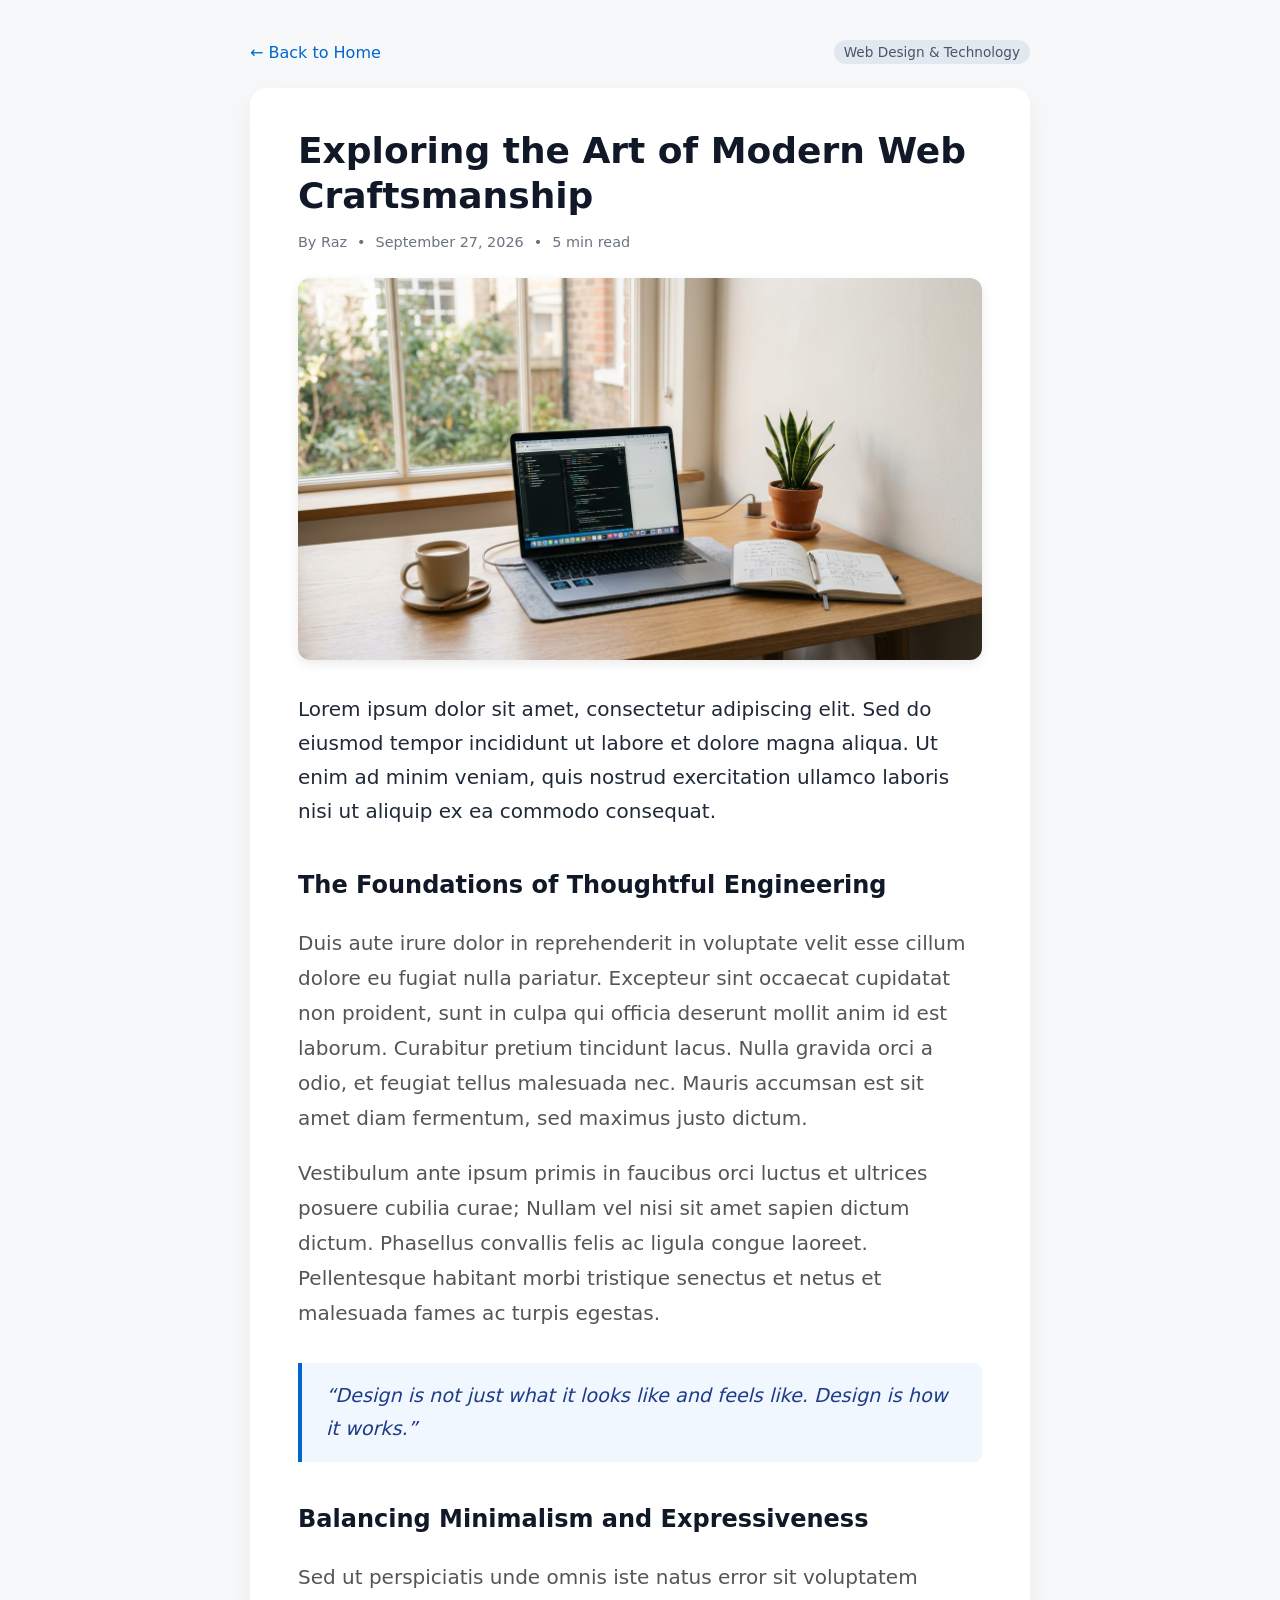
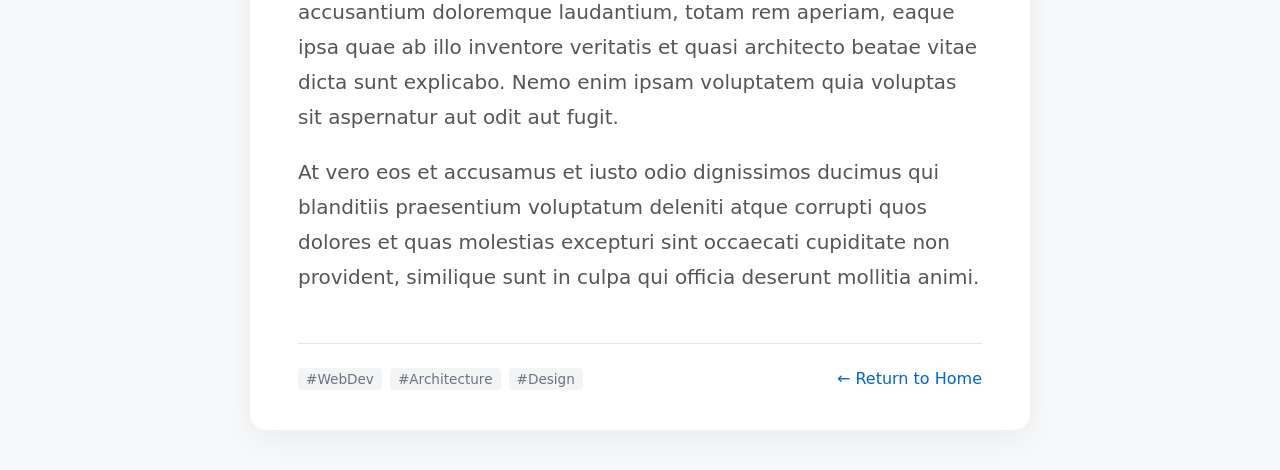
==== blog.html @ 8ca7e44c "Add blog page with sample image and home link" ====
<!DOCTYPE html>
<html lang="en">
<head>
  <meta charset="UTF-8">
  <meta name="viewport" content="width=device-width, initial-scale=1.0">
  <title>Exploring Web Craftsmanship - Blog</title>
  <link rel="stylesheet" href="style.css">
  <link rel="stylesheet" href="blog.css">
</head>
<body class="blog-body">
  <div class="blog-container">
    <header class="blog-header">
      <a href="index.html" class="nav-back">← Back to Home</a>
      <span class="blog-tag">Web Design &amp; Technology</span>
    </header>

    <!-- Deliberate HTMLHint violation: uppercase tag name and single-quoted attribute -->
    <ARTICLE class='blog-post'>
      <h1 class="post-title">Exploring the Art of Modern Web Craftsmanship</h1>
      
      <!-- Deliberate HTMLHint violation: unquoted attribute value -->
      <div class=post-meta>
        <span class="meta-author">By Raz</span>
        <span class="meta-divider">•</span>
        <span class="meta-date">September 27, 2026</span>
        <span class="meta-divider">•</span>
        <span class="meta-readtime">5 min read</span>
      </div>

      <!-- Deliberate HTMLHint violation: missing alt attribute -->
      <img src="sample.jpg" class="featured-image">

      <div class="post-content">
        <p class="lead">
          Lorem ipsum dolor sit amet, consectetur adipiscing elit. Sed do eiusmod tempor incididunt ut labore et dolore magna aliqua. Ut enim ad minim veniam, quis nostrud exercitation ullamco laboris nisi ut aliquip ex ea commodo consequat.
        </p>

        <h2>The Foundations of Thoughtful Engineering</h2>
        <!-- Deliberate HTMLHint violation: missing closing </p> tag before next block -->
        <p>
          Duis aute irure dolor in reprehenderit in voluptate velit esse cillum dolore eu fugiat nulla pariatur. Excepteur sint occaecat cupidatat non proident, sunt in culpa qui officia deserunt mollit anim id est laborum. Curabitur pretium tincidunt lacus. Nulla gravida orci a odio, et feugiat tellus malesuada nec. Mauris accumsan est sit amet diam fermentum, sed maximus justo dictum.

        <p>
          Vestibulum ante ipsum primis in faucibus orci luctus et ultrices posuere cubilia curae; Nullam vel nisi sit amet sapien dictum dictum. Phasellus convallis felis ac ligula congue laoreet. Pellentesque habitant morbi tristique senectus et netus et malesuada fames ac turpis egestas.
        </p>

        <blockquote class="pullquote">
          &ldquo;Design is not just what it looks like and feels like. Design is how it works.&rdquo;
        </blockquote>

        <h2>Balancing Minimalism and Expressiveness</h2>
        <p>
          Sed ut perspiciatis unde omnis iste natus error sit voluptatem accusantium doloremque laudantium, totam rem aperiam, eaque ipsa quae ab illo inventore veritatis et quasi architecto beatae vitae dicta sunt explicabo. Nemo enim ipsam voluptatem quia voluptas sit aspernatur aut odit aut fugit.
        </p>
        <p>
          At vero eos et accusamus et iusto odio dignissimos ducimus qui blanditiis praesentium voluptatum deleniti atque corrupti quos dolores et quas molestias excepturi sint occaecati cupiditate non provident, similique sunt in culpa qui officia deserunt mollitia animi.
        </p>
      </div>

      <!-- Deliberate HTMLHint violation: unquoted attribute value -->
      <footer id=blog-footer>
        <div class="footer-tags">
          <span class="tag">#WebDev</span>
          <span class="tag">#Architecture</span>
          <span class="tag">#Design</span>
        </div>
        <a href="index.html" class="footer-home-link">← Return to Home</a>
      </footer>
    <!-- Deliberate HTMLHint violation: uppercase closing tag name -->
    </ARTICLE>
  </div>
</body>
</html>
---- style.css ----
body {
  margin: 0;
  min-height: 100vh;
  display: flex;
  align-items: center;
  justify-content: center;
  font-family: system-ui, -apple-system, "Segoe UI", Roboto, sans-serif;
  background: #f5f5f7;
  color: #1d1d1f;
}

main {
  text-align: center;
  padding: 16px;
}

h1 {
  font-size: 3rem;
  margin: 0 0 0.5rem;
}

p {
  font-size: 1.25rem;
  color: #555;
}

.creator {
  font-size: 1rem;
  font-style: italic;
}

.blog-link {
  display: inline-block;
  margin-top: 1rem;
  padding: 10px 20px;
  background-color: #0071e3;
  color: #ffffff;
  border-radius: 980px;
  text-decoration: none;
  font-weight: 500;
  transition: background-color 0.2s ease;
}

.blog-link:hover {
  background-color: #0077ed;
}

@media (prefers-color-scheme: dark) {
  body {
    background: #1d1d1f;
    color: #f5f5f7;
  }

  p {
    color: #aaa;
  }
}
---- blog.css ----
/* Blog Styling */
.blog-body {
  display: block;
  min-height: 100vh;
  padding: 40px 20px;
  background-color: #f7f8fa;
}

.blog-container {
  max-width: 780px;
  margin: 0 auto;
}

.blog-header {
  display: flex;
  justify-content: space-between;
  align-items: center;
  margin-bottom: 24px;
}

.nav-back, .footer-home-link {
  font-weight: 500;
  color: #0066cc;
  text-decoration: none;
}

.nav-back:hover, .footer-home-link:hover {
  text-decoration: underline;
}

.blog-tag {
  font-size: 0.85rem;
  background: #e2e8f0;
  color: #475569;
  padding: 4px 10px;
  border-radius: 999px;
  font-weight: 500;
}

.blog-post {
  background: #ffffff;
  padding: 40px 48px;
  border-radius: 16px;
  box-shadow: 0 10px 30px rgba(0, 0, 0, 0.05);
  /* Deliberate stylelint errors below */
  colr: #1d1d1f;
  border-radios: 16px;
}

.post-title {
  font-size: 2.25rem;
  line-height: 1.25;
  margin: 0 0 16px 0;
  color: #111827;
}

.post-meta {
  display: flex;
  align-items: center;
  gap: 10px;
  font-size: 0.9rem;
  color: #6b7280;
  margin-bottom: 28px;
}

.featured-image {
  width: 100%;
  height: auto;
  border-radius: 12px;
  margin-bottom: 32px;
  display: block;
  box-shadow: 0 4px 12px rgba(0, 0, 0, 0.08);
}

.post-content {
  font-size: 1.125rem;
  line-height: 1.75;
  color: #374151;
}

.post-content .lead {
  font-size: 1.25rem;
  font-weight: 400;
  color: #1f2937;
  line-height: 1.7;
}

.post-content h2 {
  font-size: 1.5rem;
  margin-top: 36px;
  margin-bottom: 16px;
  color: #111827;
}

.pullquote {
  margin: 32px 0;
  padding: 16px 24px;
  border-left: 4px solid #0066cc;
  background-color: #f0f7ff;
  font-style: italic;
  font-size: 1.2rem;
  color: #1e3a8a;
  border-radius: 0 8px 8px 0;
}

#blog-footer {
  margin-top: 48px;
  padding-top: 24px;
  border-top: 1px solid #e5e7eb;
  display: flex;
  justify-content: space-between;
  align-items: center;
}

.footer-tags {
  display: flex;
  gap: 8px;
}

.tag {
  font-size: 0.85rem;
  color: #6b7280;
  background: #f3f4f6;
  padding: 3px 8px;
  border-radius: 4px;
}

@media (prefers-color-scheme: dark) {
  .blog-body {
    background-color: #0f172a;
  }

  .blog-post {
    background-color: #1e293b;
    box-shadow: 0 10px 30px rgba(0, 0, 0, 0.4);
  }

  .post-title, .post-content h2 {
    color: #f1f5f9;
  }

  .post-content {
    color: #cbd5e1;
  }

  .post-content .lead {
    color: #e2e8f0;
  }

  .pullquote {
    background-color: #1e3a5f;
    color: #bfdbfe;
    border-left-color: #3b82f6;
  }

  #blog-footer {
    border-top-color: #334155;
  }

  .tag {
    background: #334155;
    color: #94a3b8;
  }
}
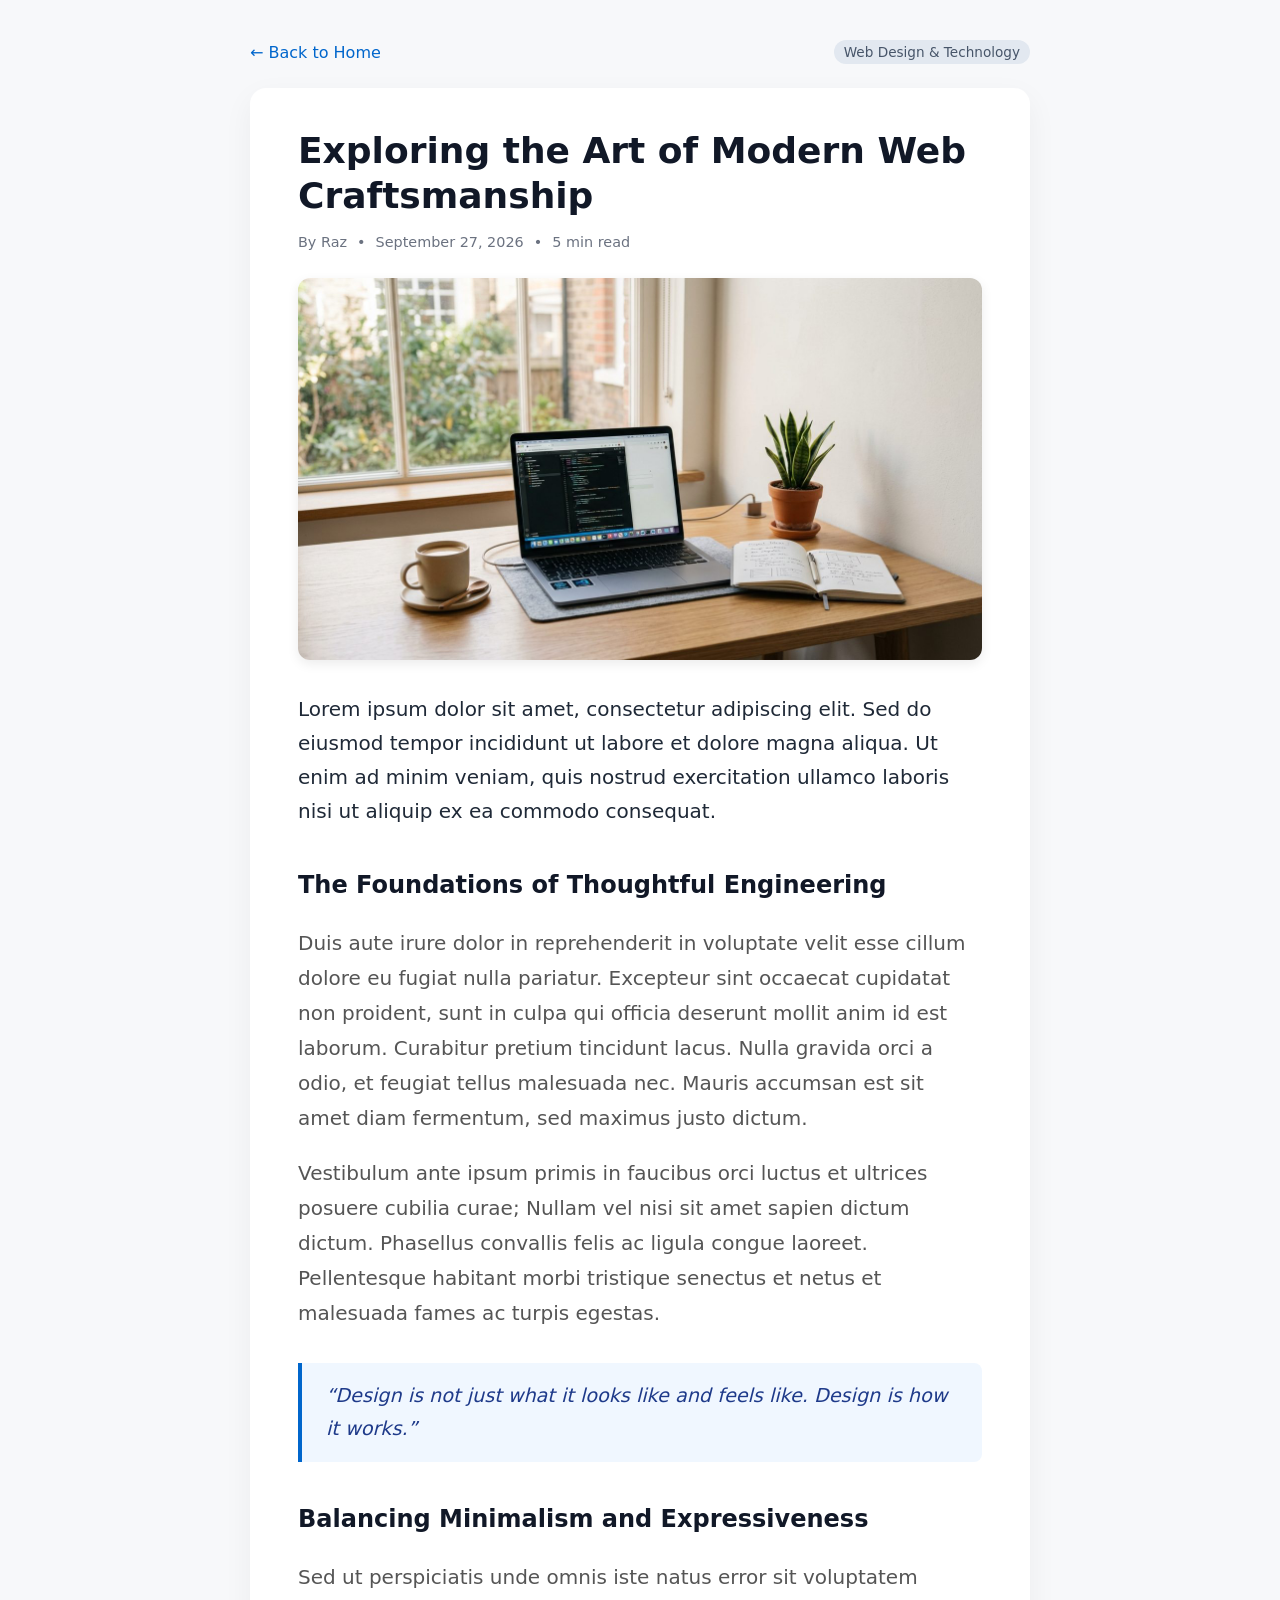
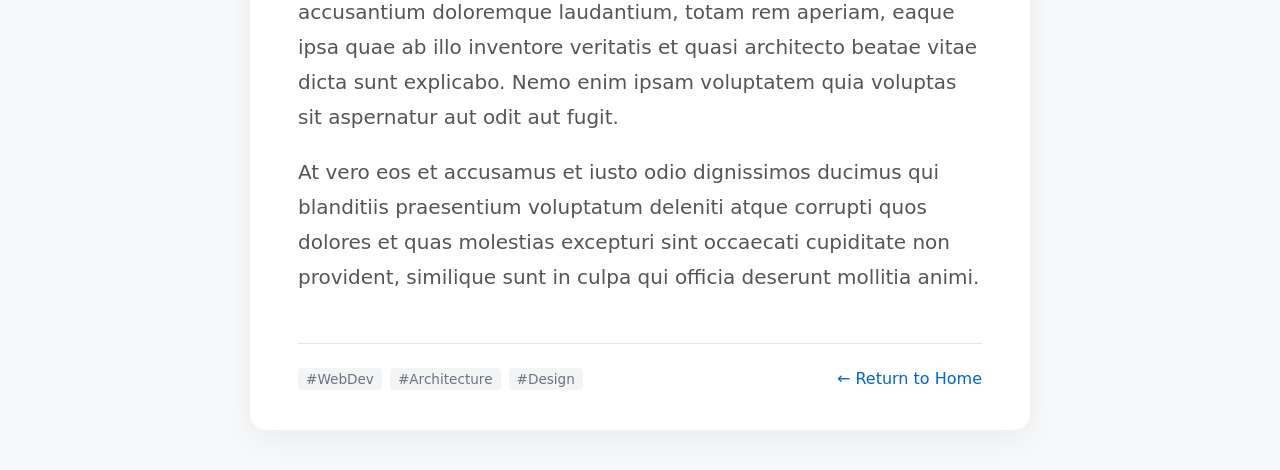
==== commit 6fda7819: "Apply remaining review nits and compress hero image - Hide decorative meta dividers from screen read" ====
--- a/blog.html
+++ b/blog.html
@@ -8,27 +8,26 @@
   <link rel="stylesheet" href="blog.css">
 </head>
 <body class="blog-body">
-  <div class="blog-container">
+  <main class="blog-container">
     <header class="blog-header">
-      <a href="index.html" class="nav-back">← Back to Home</a>
+      <nav aria-label="Site">
+        <a href="index.html" class="nav-back">← Back to Home</a>
+      </nav>
       <span class="blog-tag">Web Design &amp; Technology</span>
     </header>
 
-    <!-- Deliberate HTMLHint violation: uppercase tag name and single-quoted attribute -->
-    <ARTICLE class='blog-post'>
+    <article class="blog-post">
       <h1 class="post-title">Exploring the Art of Modern Web Craftsmanship</h1>
-      
-      <!-- Deliberate HTMLHint violation: unquoted attribute value -->
-      <div class=post-meta>
+
+      <div class="post-meta">
         <span class="meta-author">By Raz</span>
-        <span class="meta-divider">•</span>
+        <span class="meta-divider" aria-hidden="true">•</span>
         <span class="meta-date">September 27, 2026</span>
-        <span class="meta-divider">•</span>
+        <span class="meta-divider" aria-hidden="true">•</span>
         <span class="meta-readtime">5 min read</span>
       </div>
 
-      <!-- Deliberate HTMLHint violation: missing alt attribute -->
-      <img src="sample.jpg" class="featured-image">
+      <img src="sample.jpg" class="featured-image" width="1376" height="768" alt="Featured illustration for the article">
 
       <div class="post-content">
         <p class="lead">
@@ -36,9 +35,9 @@
         </p>
 
         <h2>The Foundations of Thoughtful Engineering</h2>
-        <!-- Deliberate HTMLHint violation: missing closing </p> tag before next block -->
         <p>
           Duis aute irure dolor in reprehenderit in voluptate velit esse cillum dolore eu fugiat nulla pariatur. Excepteur sint occaecat cupidatat non proident, sunt in culpa qui officia deserunt mollit anim id est laborum. Curabitur pretium tincidunt lacus. Nulla gravida orci a odio, et feugiat tellus malesuada nec. Mauris accumsan est sit amet diam fermentum, sed maximus justo dictum.
+        </p>
 
         <p>
           Vestibulum ante ipsum primis in faucibus orci luctus et ultrices posuere cubilia curae; Nullam vel nisi sit amet sapien dictum dictum. Phasellus convallis felis ac ligula congue laoreet. Pellentesque habitant morbi tristique senectus et netus et malesuada fames ac turpis egestas.
@@ -57,8 +56,7 @@
         </p>
       </div>
 
-      <!-- Deliberate HTMLHint violation: unquoted attribute value -->
-      <footer id=blog-footer>
+      <footer class="blog-footer">
         <div class="footer-tags">
           <span class="tag">#WebDev</span>
           <span class="tag">#Architecture</span>
@@ -66,8 +64,7 @@
         </div>
         <a href="index.html" class="footer-home-link">← Return to Home</a>
       </footer>
-    <!-- Deliberate HTMLHint violation: uppercase closing tag name -->
-    </ARTICLE>
-  </div>
+    </article>
+  </main>
 </body>
 </html>
--- a/blog.css
+++ b/blog.css
@@ -9,12 +9,16 @@
 .blog-container {
   max-width: 780px;
   margin: 0 auto;
+  padding: 0;
+  text-align: left;
 }
 
 .blog-header {
   display: flex;
+  flex-wrap: wrap;
   justify-content: space-between;
   align-items: center;
+  gap: 8px 16px;
   margin-bottom: 24px;
 }
 
@@ -42,9 +46,7 @@
   padding: 40px 48px;
   border-radius: 16px;
   box-shadow: 0 10px 30px rgba(0, 0, 0, 0.05);
-  /* Deliberate stylelint errors below */
-  colr: #1d1d1f;
-  border-radios: 16px;
+  color: #1d1d1f;
 }
 
 .post-title {
@@ -103,7 +105,7 @@
   border-radius: 0 8px 8px 0;
 }
 
-#blog-footer {
+.blog-footer {
   margin-top: 48px;
   padding-top: 24px;
   border-top: 1px solid #e5e7eb;
@@ -125,6 +127,31 @@
   border-radius: 4px;
 }
 
+@media (max-width: 600px) {
+  .blog-body {
+    padding: 20px 12px;
+  }
+
+  .blog-post {
+    padding: 24px 20px;
+  }
+
+  .post-title {
+    font-size: 1.75rem;
+  }
+
+  .post-meta {
+    flex-wrap: wrap;
+    gap: 4px 10px;
+  }
+
+  .blog-footer {
+    flex-direction: column;
+    align-items: flex-start;
+    gap: 16px;
+  }
+}
+
 @media (prefers-color-scheme: dark) {
   .blog-body {
     background-color: #0f172a;
@@ -133,10 +160,24 @@
   .blog-post {
     background-color: #1e293b;
     box-shadow: 0 10px 30px rgba(0, 0, 0, 0.4);
+    color: #e2e8f0;
   }
 
   .post-title, .post-content h2 {
     color: #f1f5f9;
+  }
+
+  .nav-back, .footer-home-link {
+    color: #60a5fa;
+  }
+
+  .post-meta {
+    color: #94a3b8;
+  }
+
+  .blog-tag {
+    background: #334155;
+    color: #cbd5e1;
   }
 
   .post-content {
@@ -153,7 +194,7 @@
     border-left-color: #3b82f6;
   }
 
-  #blog-footer {
+  .blog-footer {
     border-top-color: #334155;
   }
 
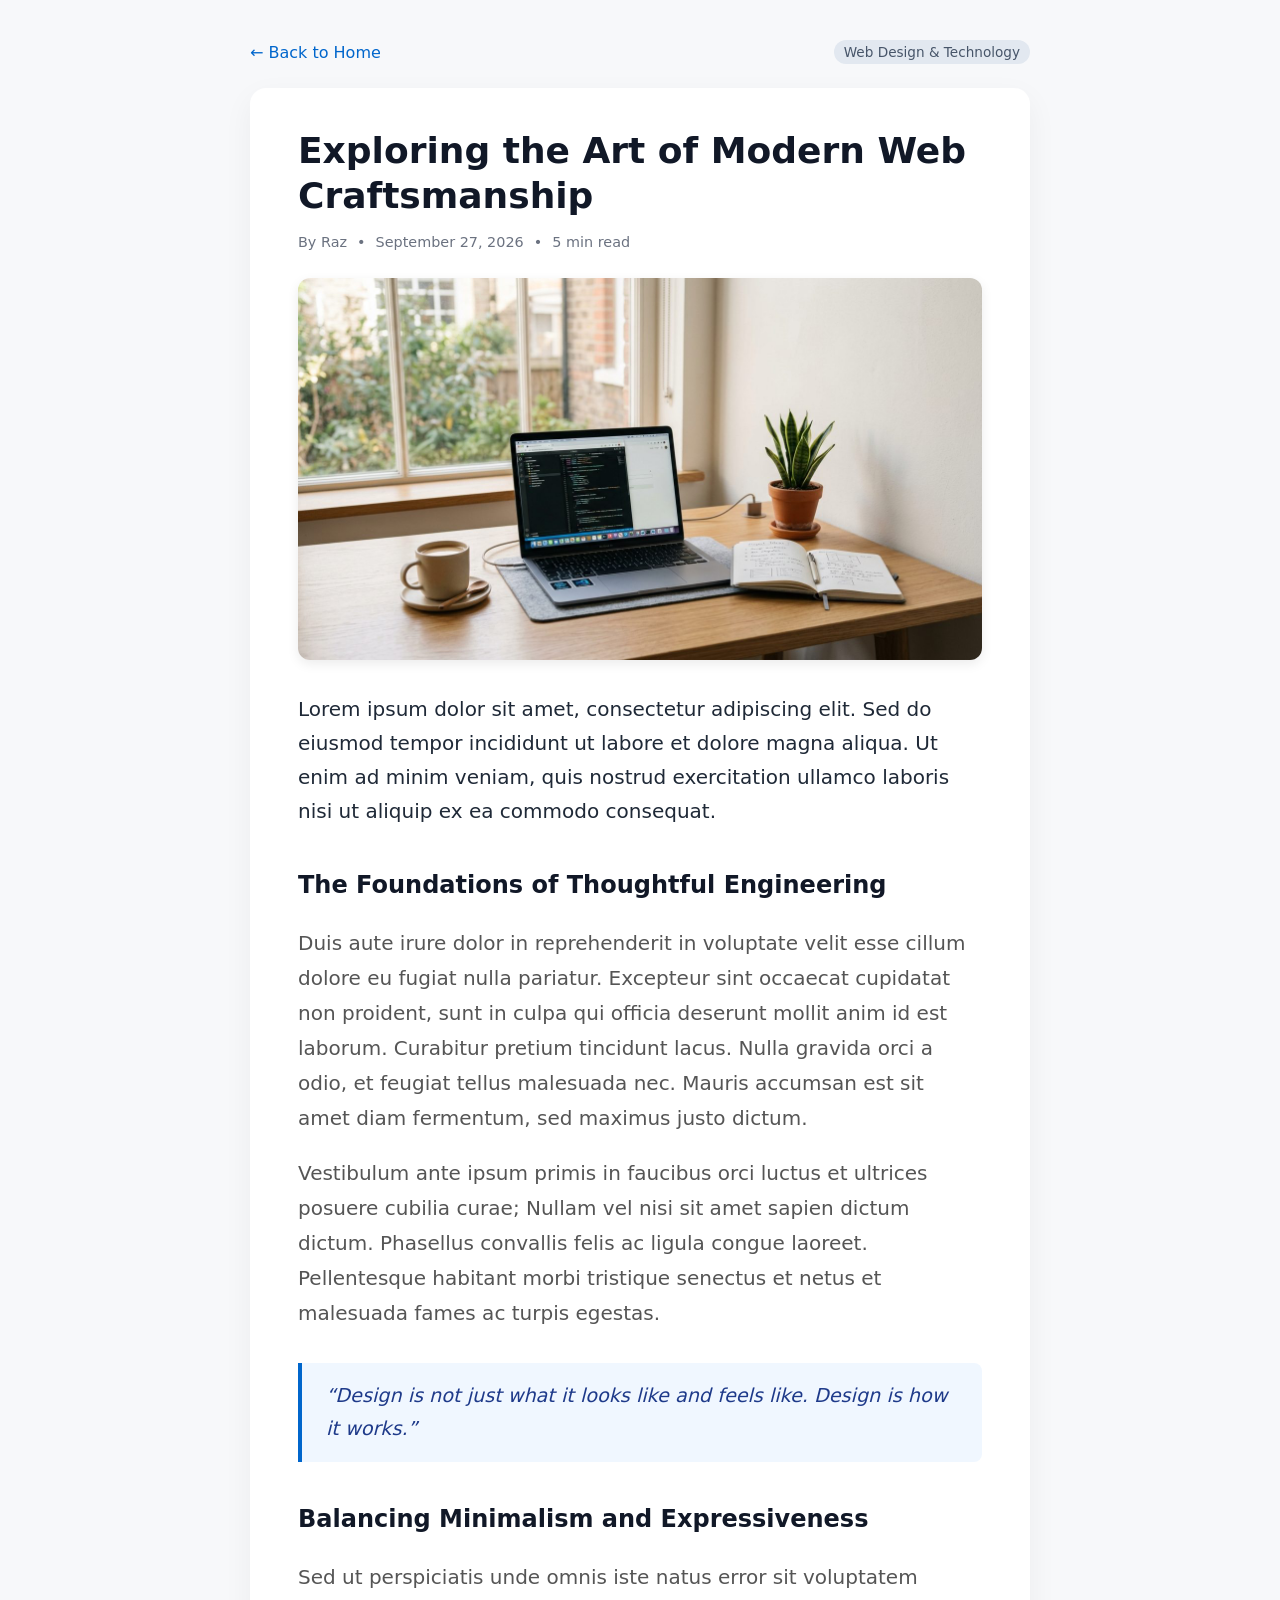
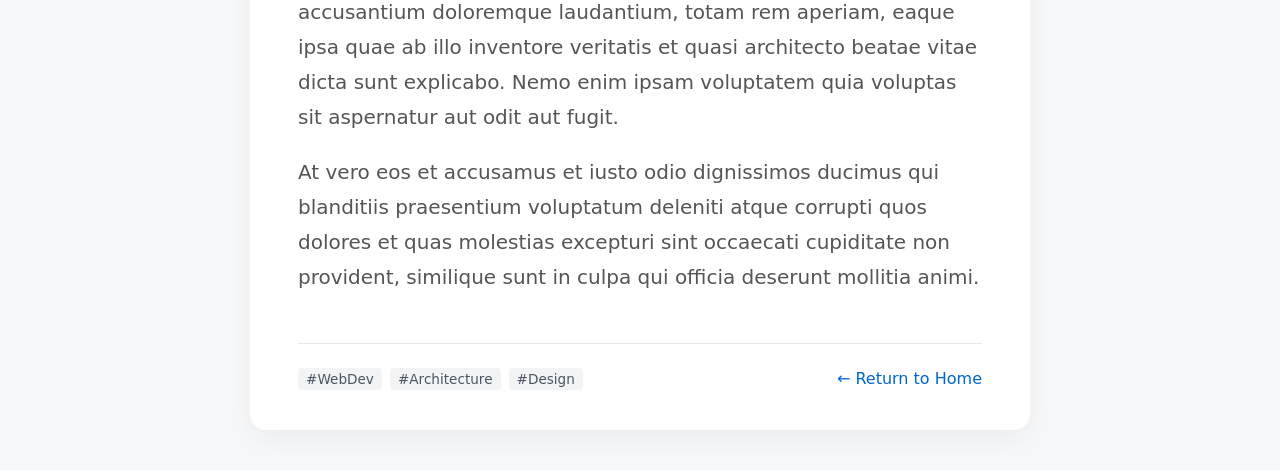
==== commit 873731a5: "Address fourth Claude review on blog page - Raise .tag contrast to WCAG AA (light #4b5563 = 6.9:1; d" ====
--- a/blog.html
+++ b/blog.html
@@ -10,8 +10,8 @@
 <body class="blog-body">
   <main class="blog-container">
     <header class="blog-header">
-      <nav aria-label="Site">
-        <a href="index.html" class="nav-back">← Back to Home</a>
+      <nav>
+        <a href="index.html" class="nav-back"><span aria-hidden="true">←</span> Back to Home</a>
       </nav>
       <span class="blog-tag">Web Design &amp; Technology</span>
     </header>
@@ -27,7 +27,7 @@
         <span class="meta-readtime">5 min read</span>
       </div>
 
-      <img src="sample.jpg" class="featured-image" width="1376" height="768" alt="Featured illustration for the article">
+      <img src="sample.jpg" class="featured-image" width="1376" height="768" alt="Laptop showing code on a wooden desk by a window, with a cup of coffee, a potted plant and an open notebook">
 
       <div class="post-content">
         <p class="lead">
@@ -62,7 +62,7 @@
           <span class="tag">#Architecture</span>
           <span class="tag">#Design</span>
         </div>
-        <a href="index.html" class="footer-home-link">← Return to Home</a>
+        <a href="index.html" class="footer-home-link"><span aria-hidden="true">←</span> Return to Home</a>
       </footer>
     </article>
   </main>
--- a/blog.css
+++ b/blog.css
@@ -121,7 +121,7 @@
 
 .tag {
   font-size: 0.85rem;
-  color: #6b7280;
+  color: #4b5563;
   background: #f3f4f6;
   padding: 3px 8px;
   border-radius: 4px;
@@ -200,6 +200,6 @@
 
   .tag {
     background: #334155;
-    color: #94a3b8;
-  }
-}
+    color: #cbd5e1;
+  }
+}
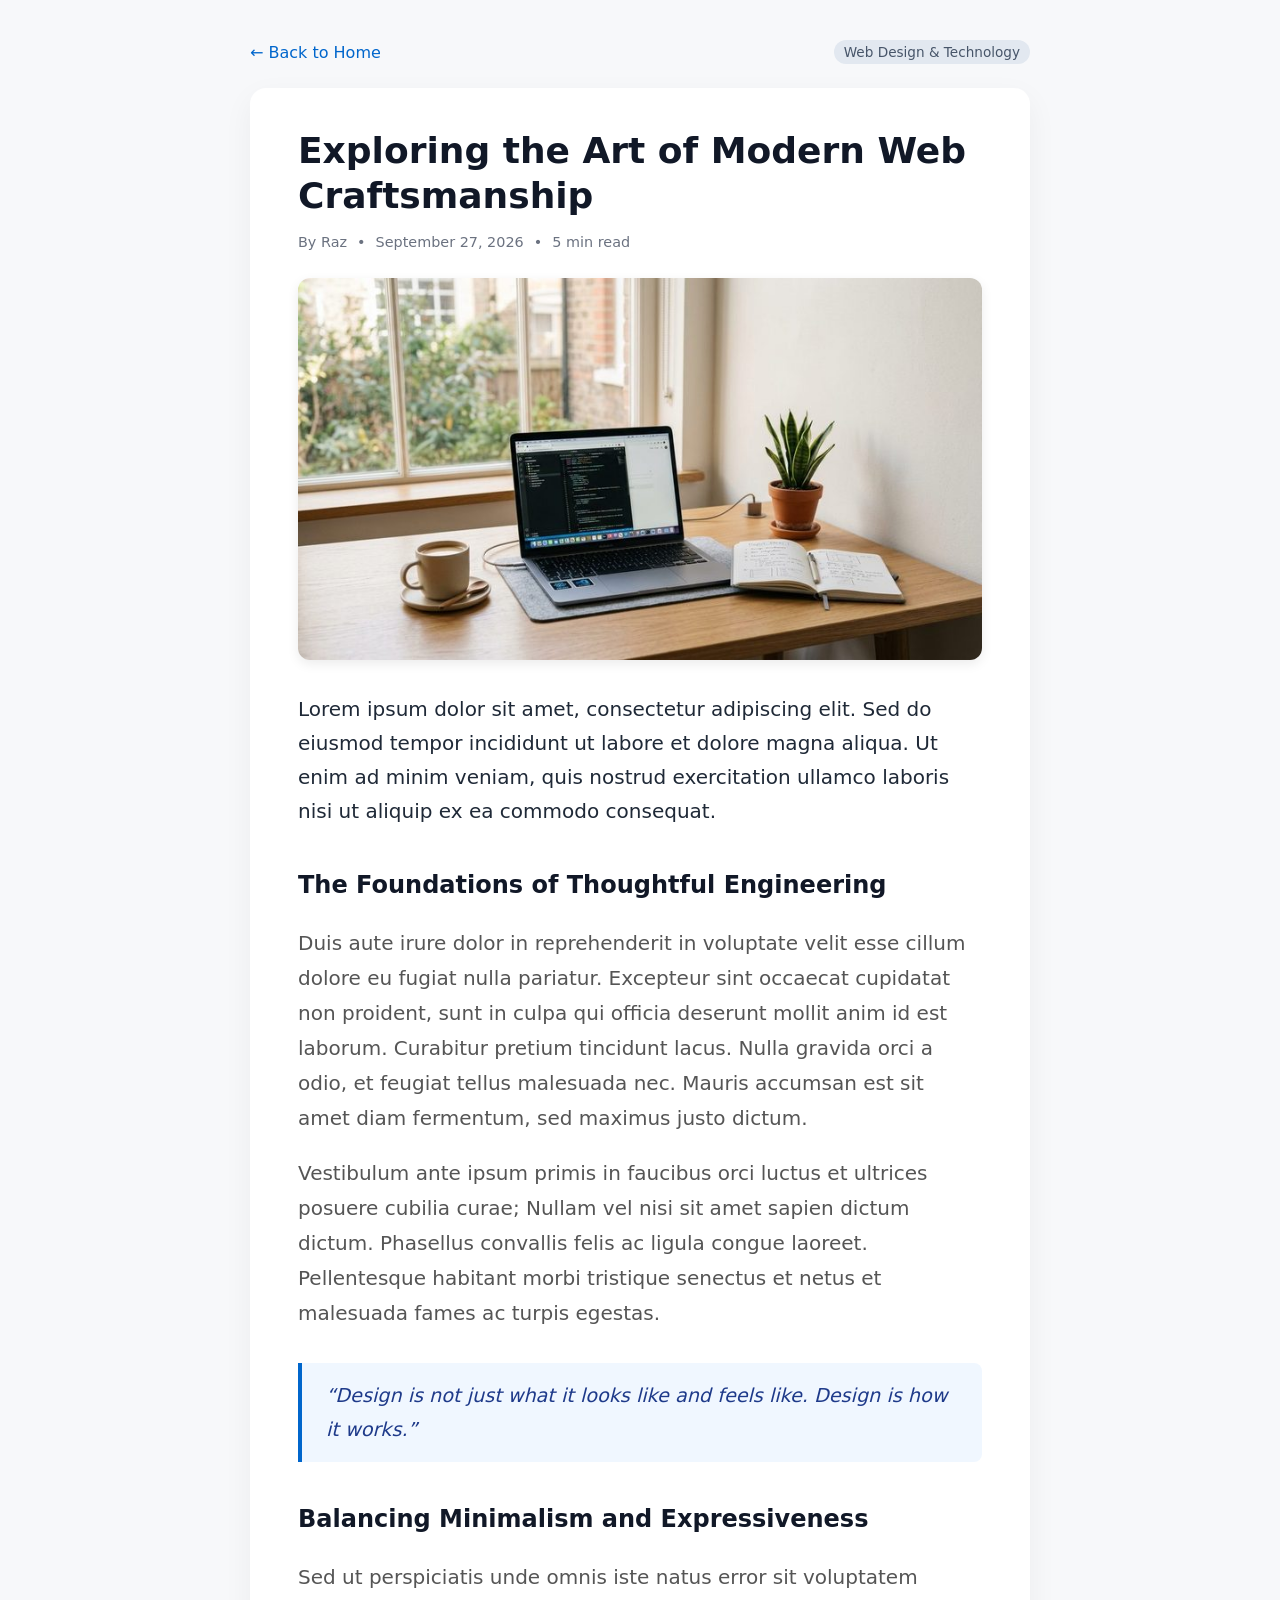
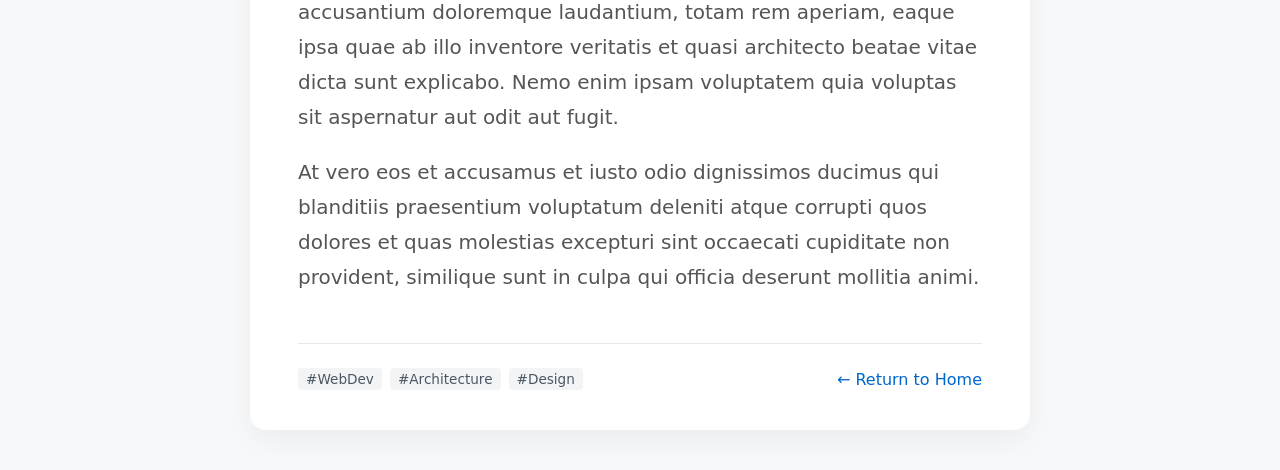
==== commit 5823706d: "Address fifth Claude review on blog page - Darken .blog-link hover to #005bb5 (white text 6.6:1; was" ====
--- a/blog.html
+++ b/blog.html
@@ -22,12 +22,12 @@
       <div class="post-meta">
         <span class="meta-author">By Raz</span>
         <span class="meta-divider" aria-hidden="true">•</span>
-        <span class="meta-date">September 27, 2026</span>
+        <time class="meta-date" datetime="2026-09-27">September 27, 2026</time>
         <span class="meta-divider" aria-hidden="true">•</span>
         <span class="meta-readtime">5 min read</span>
       </div>
 
-      <img src="sample.jpg" class="featured-image" width="1376" height="768" alt="Laptop showing code on a wooden desk by a window, with a cup of coffee, a potted plant and an open notebook">
+      <img src="sample.jpg" srcset="sample-768.jpg 768w, sample.jpg 1376w" sizes="(max-width: 600px) calc(100vw - 64px), 684px" class="featured-image" width="1376" height="768" alt="Laptop showing code on a wooden desk by a window, with a cup of coffee, a potted plant and an open notebook">
 
       <div class="post-content">
         <p class="lead">
@@ -57,11 +57,11 @@
       </div>
 
       <footer class="blog-footer">
-        <div class="footer-tags">
-          <span class="tag">#WebDev</span>
-          <span class="tag">#Architecture</span>
-          <span class="tag">#Design</span>
-        </div>
+        <ul class="footer-tags" aria-label="Tags">
+          <li class="tag">#WebDev</li>
+          <li class="tag">#Architecture</li>
+          <li class="tag">#Design</li>
+        </ul>
         <a href="index.html" class="footer-home-link"><span aria-hidden="true">←</span> Return to Home</a>
       </footer>
     </article>
--- a/style.css
+++ b/style.css
@@ -42,7 +42,7 @@
 }
 
 .blog-link:hover {
-  background-color: #0077ed;
+  background-color: #005bb5;
 }
 
 @media (prefers-color-scheme: dark) {
--- a/blog.css
+++ b/blog.css
@@ -116,7 +116,11 @@
 
 .footer-tags {
   display: flex;
+  flex-wrap: wrap;
   gap: 8px;
+  margin: 0;
+  padding: 0;
+  list-style: none;
 }
 
 .tag {
